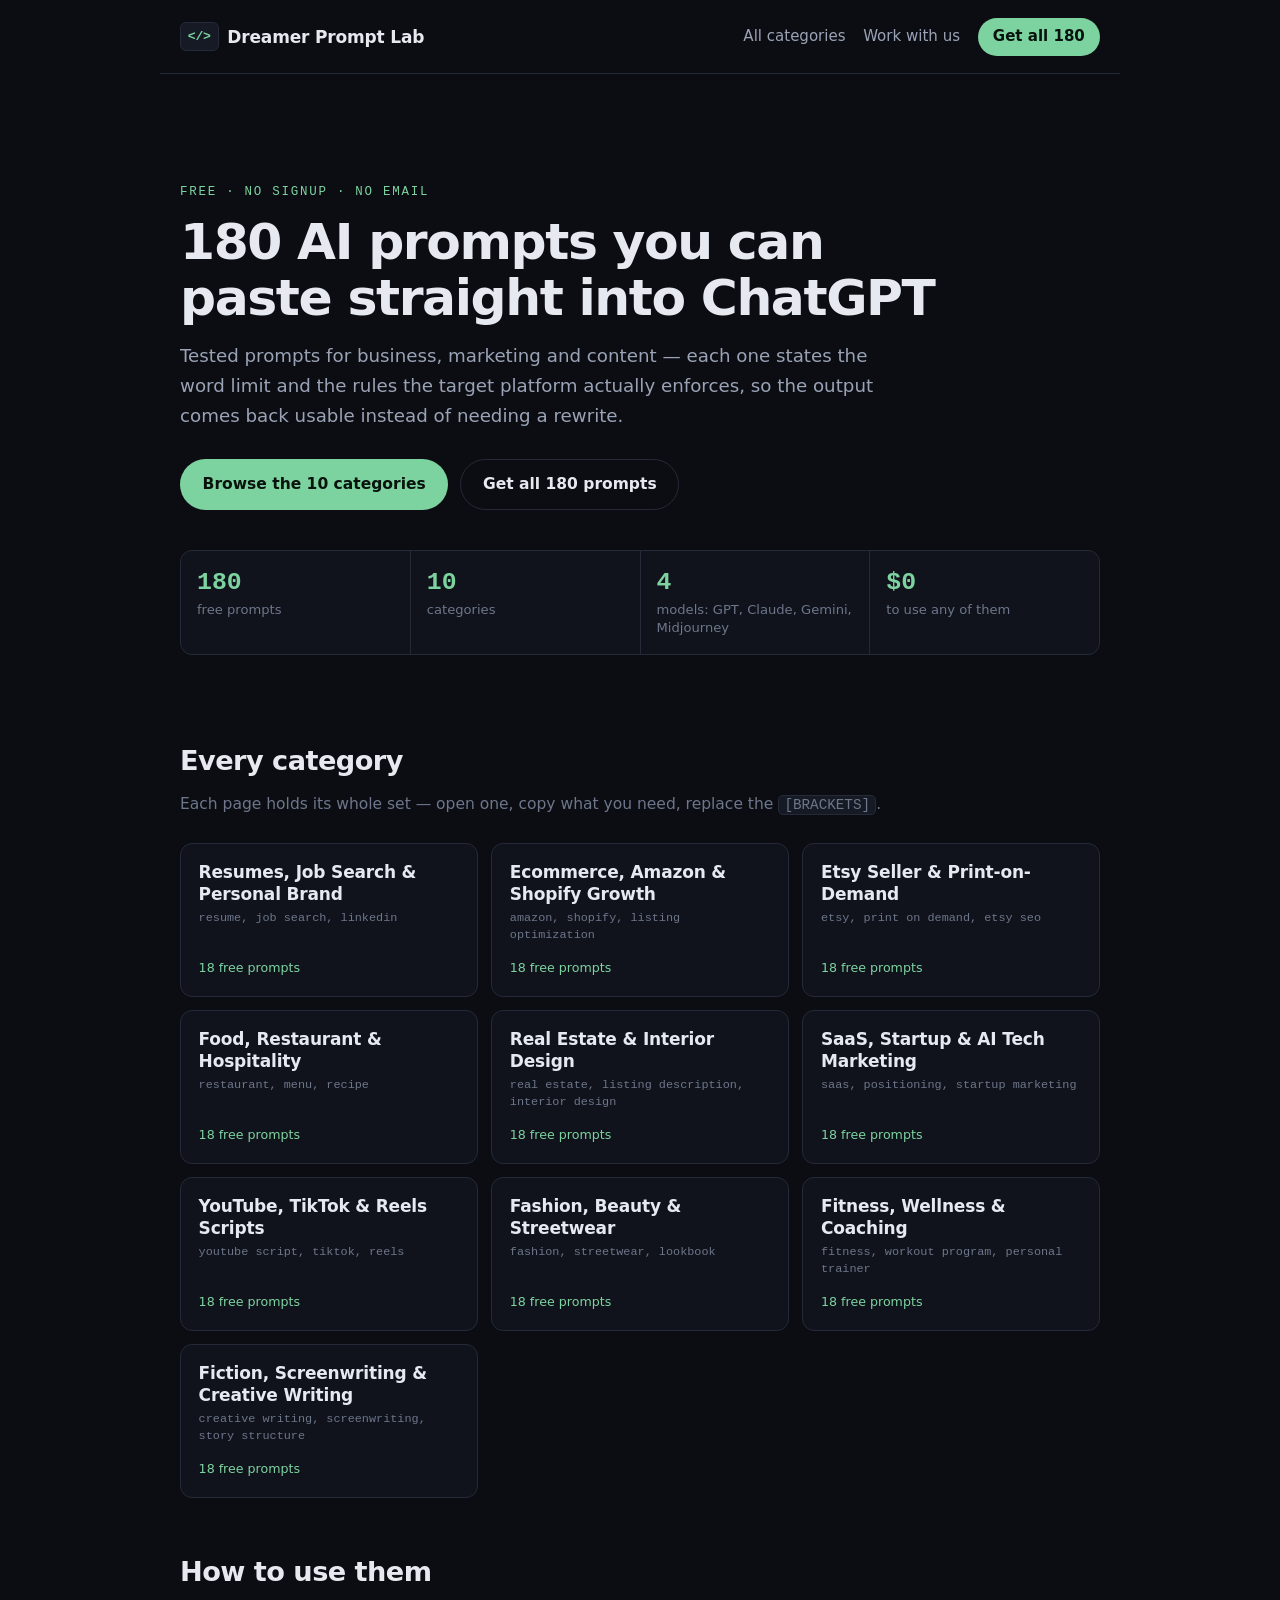
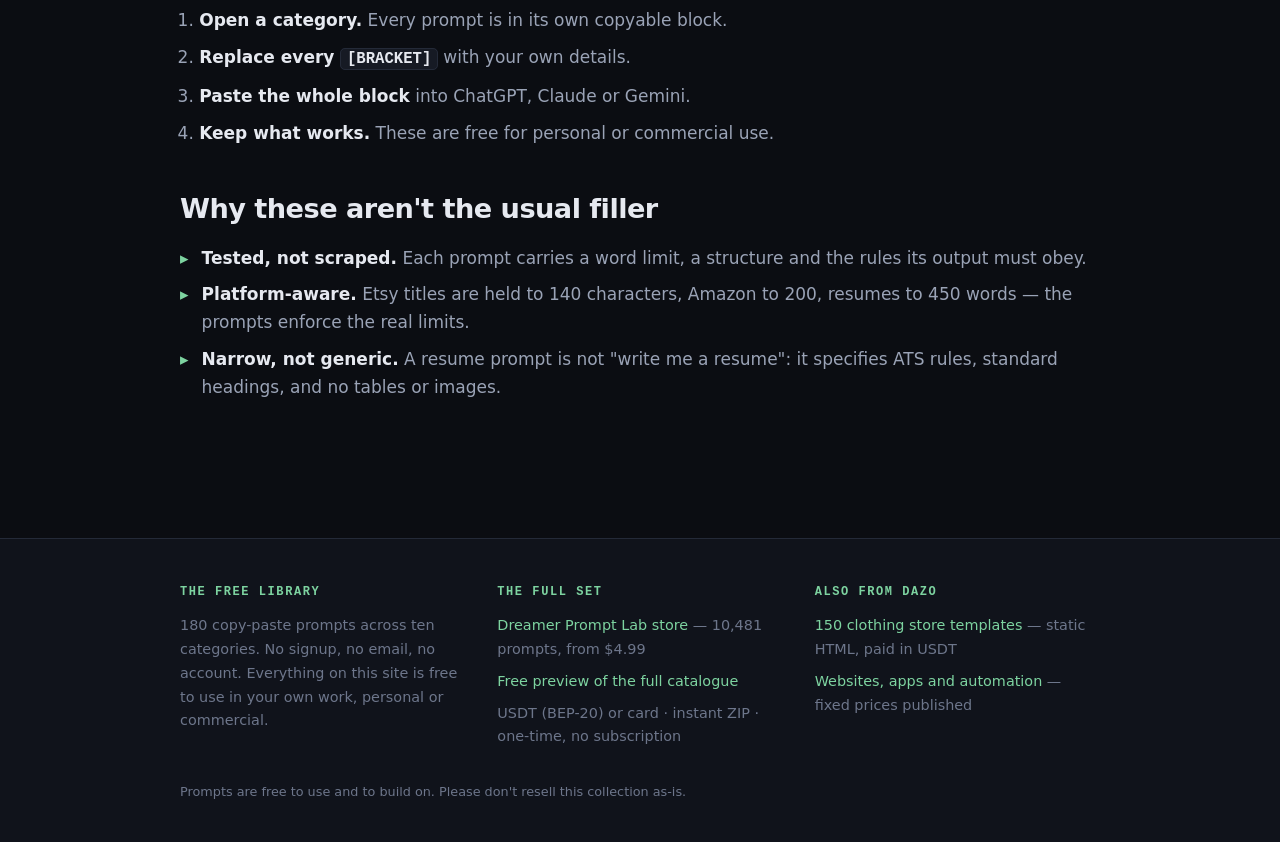
==== index.html @ 3ee78202 "Publish the free prompt library as a static site The repository held 180 prompts across eleven markd" ====
<!doctype html>
<html lang="en">
<head>
<meta charset="utf-8">
<meta name="viewport" content="width=device-width, initial-scale=1">
<title>Free AI Prompts — 180 copy-paste prompts for ChatGPT, Claude &amp; Gemini</title>
<meta name="description" content="180 free copy-paste AI prompts for ChatGPT, Claude, Gemini and Midjourney — resumes, Etsy and Amazon listings, SaaS positioning, real estate, food, fashion, fitness and video scripts. No signup, no email.">
<meta name="robots" content="index, follow, max-image-preview:large">
<link rel="canonical" href="https://fyosamu.github.io/ai-prompts-library/">
<meta property="og:type" content="website">
<meta property="og:site_name" content="Dreamer Prompt Lab">
<meta property="og:title" content="Free AI Prompts — 180 copy-paste prompts for ChatGPT, Claude &amp; Gemini">
<meta property="og:description" content="180 free copy-paste AI prompts for ChatGPT, Claude, Gemini and Midjourney — resumes, Etsy and Amazon listings, SaaS positioning, real estate, food, fashion, fitness and video scripts. No signup, no email.">
<meta property="og:url" content="https://fyosamu.github.io/ai-prompts-library/">
<meta name="twitter:card" content="summary_large_image">
<meta name="twitter:title" content="Free AI Prompts — 180 copy-paste prompts for ChatGPT, Claude &amp; Gemini">
<meta name="twitter:description" content="180 free copy-paste AI prompts for ChatGPT, Claude, Gemini and Midjourney — resumes, Etsy and Amazon listings, SaaS positioning, real estate, food, fashion, fitness and video scripts. No signup, no email.">
<link rel="icon" href="data:image/svg+xml,%3Csvg xmlns='http://www.w3.org/2000/svg' viewBox='0 0 32 32'%3E%3Crect width='32' height='32' rx='7' fill='%230b0d12'/%3E%3Cpath d='M10 11l-4 5 4 5M22 11l4 5-4 5M18 9l-4 14' stroke='%237dd3a0' stroke-width='2.4' fill='none' stroke-linecap='round' stroke-linejoin='round'/%3E%3C/svg%3E">
<link rel="stylesheet" href="assets/style.css">
<script type="application/ld+json">[{"@context":"https://schema.org","@type":"WebSite","name":"Dreamer Prompt Lab — Free AI Prompts","url":"https://fyosamu.github.io/ai-prompts-library/","description":"180 free copy-paste AI prompts for ChatGPT, Claude, Gemini and Midjourney — resumes, Etsy and Amazon listings, SaaS positioning, real estate, food, fashion, fitness and video scripts. No signup, no email.","inLanguage":"en","isAccessibleForFree":true,"potentialAction":{"@type":"SearchAction","target":"https://fyosamu.github.io/ai-prompts-library/?q={search_term_string}","query-input":"required name=search_term_string"}},{"@context":"https://schema.org","@type":"ItemList","name":"Free AI prompt categories (180 prompts)","numberOfItems":10,"itemListElement":[{"@type":"ListItem","position":1,"name":"Resumes, Job Search & Personal Brand","url":"https://fyosamu.github.io/ai-prompts-library/career.html"},{"@type":"ListItem","position":2,"name":"Ecommerce, Amazon & Shopify Growth","url":"https://fyosamu.github.io/ai-prompts-library/ecommerce.html"},{"@type":"ListItem","position":3,"name":"Etsy Seller & Print-on-Demand","url":"https://fyosamu.github.io/ai-prompts-library/etsy.html"},{"@type":"ListItem","position":4,"name":"Food, Restaurant & Hospitality","url":"https://fyosamu.github.io/ai-prompts-library/food.html"},{"@type":"ListItem","position":5,"name":"Real Estate & Interior Design","url":"https://fyosamu.github.io/ai-prompts-library/realestate.html"},{"@type":"ListItem","position":6,"name":"SaaS, Startup & AI Tech Marketing","url":"https://fyosamu.github.io/ai-prompts-library/saas.html"},{"@type":"ListItem","position":7,"name":"YouTube, TikTok & Reels Scripts","url":"https://fyosamu.github.io/ai-prompts-library/video.html"},{"@type":"ListItem","position":8,"name":"Fashion, Beauty & Streetwear","url":"https://fyosamu.github.io/ai-prompts-library/fashion.html"},{"@type":"ListItem","position":9,"name":"Fitness, Wellness & Coaching","url":"https://fyosamu.github.io/ai-prompts-library/fitness.html"},{"@type":"ListItem","position":10,"name":"Fiction, Screenwriting & Creative Writing","url":"https://fyosamu.github.io/ai-prompts-library/creative.html"}]}]</script>
</head>
<body>
<header class="top">
  <a class="brand" href="./"><span class="glyph">&lt;/&gt;</span> Dreamer Prompt Lab</a>
  <nav>
    <a href="./#categories">All categories</a>
    <a href="https://fyosamu.github.io/pricing/" target="_blank" rel="noopener">Work with us</a>
    <a class="cta" href="https://www.getly.store/store/dreamer-prompt-lab-muifdken" target="_blank" rel="noopener">Get all 180</a>
  </nav>
</header>
<main>
  <section class="hero">
    <p class="eyebrow">Free · no signup · no email</p>
    <h1>180 AI prompts you can paste straight into ChatGPT</h1>
    <p class="lede">Tested prompts for business, marketing and content — each one states the word limit and the rules the target platform actually enforces, so the output comes back usable instead of needing a rewrite.</p>
    <div class="btns">
      <a class="primary" href="#categories">Browse the 10 categories</a>
      <a class="ghost" href="https://www.getly.store/store/dreamer-prompt-lab-muifdken" target="_blank" rel="noopener">Get all 180 prompts</a>
    </div>
    <dl class="stats">
      <div><dt>180</dt><dd>free prompts</dd></div>
      <div><dt>10</dt><dd>categories</dd></div>
      <div><dt>4</dt><dd>models: GPT, Claude, Gemini, Midjourney</dd></div>
      <div><dt>$0</dt><dd>to use any of them</dd></div>
    </dl>
  </section>

  <section id="categories">
    <h2>Every category</h2>
    <p class="sec">Each page holds its whole set — open one, copy what you need, replace the <code>[BRACKETS]</code>.</p>
    <ul class="grid">
      <li>
        <a href="career.html">
          <span class="ct">Resumes, Job Search &amp; Personal Brand</span>
          <span class="ck">resume, job search, linkedin</span>
          <span class="cn">18 free prompts</span>
        </a>
      </li>
      <li>
        <a href="ecommerce.html">
          <span class="ct">Ecommerce, Amazon &amp; Shopify Growth</span>
          <span class="ck">amazon, shopify, listing optimization</span>
          <span class="cn">18 free prompts</span>
        </a>
      </li>
      <li>
        <a href="etsy.html">
          <span class="ct">Etsy Seller &amp; Print-on-Demand</span>
          <span class="ck">etsy, print on demand, etsy seo</span>
          <span class="cn">18 free prompts</span>
        </a>
      </li>
      <li>
        <a href="food.html">
          <span class="ct">Food, Restaurant &amp; Hospitality</span>
          <span class="ck">restaurant, menu, recipe</span>
          <span class="cn">18 free prompts</span>
        </a>
      </li>
      <li>
        <a href="realestate.html">
          <span class="ct">Real Estate &amp; Interior Design</span>
          <span class="ck">real estate, listing description, interior design</span>
          <span class="cn">18 free prompts</span>
        </a>
      </li>
      <li>
        <a href="saas.html">
          <span class="ct">SaaS, Startup &amp; AI Tech Marketing</span>
          <span class="ck">saas, positioning, startup marketing</span>
          <span class="cn">18 free prompts</span>
        </a>
      </li>
      <li>
        <a href="video.html">
          <span class="ct">YouTube, TikTok &amp; Reels Scripts</span>
          <span class="ck">youtube script, tiktok, reels</span>
          <span class="cn">18 free prompts</span>
        </a>
      </li>
      <li>
        <a href="fashion.html">
          <span class="ct">Fashion, Beauty &amp; Streetwear</span>
          <span class="ck">fashion, streetwear, lookbook</span>
          <span class="cn">18 free prompts</span>
        </a>
      </li>
      <li>
        <a href="fitness.html">
          <span class="ct">Fitness, Wellness &amp; Coaching</span>
          <span class="ck">fitness, workout program, personal trainer</span>
          <span class="cn">18 free prompts</span>
        </a>
      </li>
      <li>
        <a href="creative.html">
          <span class="ct">Fiction, Screenwriting &amp; Creative Writing</span>
          <span class="ck">creative writing, screenwriting, story structure</span>
          <span class="cn">18 free prompts</span>
        </a>
      </li>
    </ul>
  </section>

  <section class="how">
    <h2>How to use them</h2>
    <ol>
      <li><strong>Open a category.</strong> Every prompt is in its own copyable block.</li>
      <li><strong>Replace every <code>[BRACKET]</code></strong> with your own details.</li>
      <li><strong>Paste the whole block</strong> into ChatGPT, Claude or Gemini.</li>
      <li><strong>Keep what works.</strong> These are free for personal or commercial use.</li>
    </ol>
    <h2>Why these aren't the usual filler</h2>
    <ul class="why">
      <li><strong>Tested, not scraped.</strong> Each prompt carries a word limit, a structure and the rules its output must obey.</li>
      <li><strong>Platform-aware.</strong> Etsy titles are held to 140 characters, Amazon to 200, resumes to 450 words — the prompts enforce the real limits.</li>
      <li><strong>Narrow, not generic.</strong> A resume prompt is not "write me a resume": it specifies ATS rules, standard headings, and no tables or images.</li>
    </ul>
  </section>
</main>
<footer class="foot">
  <div class="cols">
    <div>
      <h3>The free library</h3>
      <p>180 copy-paste prompts across ten categories. No signup, no email, no account. Everything on this site is free to use in your own work, personal or commercial.</p>
    </div>
    <div>
      <h3>The full set</h3>
      <ul>
        <li><a href="https://www.getly.store/store/dreamer-prompt-lab-muifdken" target="_blank" rel="noopener">Dreamer Prompt Lab store</a> — 10,481 prompts, from $4.99</li>
        <li><a href="https://dreamerpromptlab.getly.page" target="_blank" rel="noopener">Free preview of the full catalogue</a></li>
        <li>USDT (BEP-20) or card · instant ZIP · one-time, no subscription</li>
      </ul>
    </div>
    <div>
      <h3>Also from dazo</h3>
      <ul>
        <li><a href="https://fyosamu.github.io/fashion-store/" target="_blank" rel="noopener">150 clothing store templates</a> — static HTML, paid in USDT</li>
        <li><a href="https://fyosamu.github.io/pricing/" target="_blank" rel="noopener">Websites, apps and automation</a> — fixed prices published</li>
      </ul>
    </div>
  </div>
  <p class="fine">Prompts are free to use and to build on. Please don't resell this collection as-is.</p>
</footer>
</body>
</html>
---- assets/style.css ----
/* Dreamer Prompt Lab — free prompt library
   Dark, monospace-forward, one accent. No framework, no reset bloat. */

:root {
  --bg: #0b0d12;
  --bg-2: #10131b;
  --bg-3: #161a24;
  --line: #242a38;
  --fg: #e6e9f0;
  --fg-2: #9aa3b6;
  --fg-3: #6d768b;
  --accent: #7dd3a0;
  --accent-dim: #4f9a75;
  --code-bg: #070910;
  --radius: 12px;
  --max: 60rem;
  --sans: ui-sans-serif, system-ui, -apple-system, "Segoe UI", Roboto, Helvetica, Arial, sans-serif;
  --mono: ui-monospace, SFMono-Regular, "SF Mono", Menlo, Consolas, "Liberation Mono", monospace;
}

* { box-sizing: border-box; }

html { -webkit-text-size-adjust: 100%; scroll-behavior: smooth; }

body {
  margin: 0;
  background: var(--bg);
  color: var(--fg);
  font-family: var(--sans);
  font-size: 17px;
  line-height: 1.65;
  -webkit-font-smoothing: antialiased;
}

a { color: var(--accent); text-decoration: none; }
a:hover { text-decoration: underline; text-underline-offset: 3px; }

code {
  font-family: var(--mono);
  font-size: 0.92em;
  background: var(--bg-3);
  border: 1px solid var(--line);
  border-radius: 5px;
  padding: 0.08em 0.36em;
}

/* ------------------------------------------------------------------ top */

.top {
  display: flex;
  flex-wrap: wrap;
  gap: 1rem;
  align-items: center;
  justify-content: space-between;
  max-width: var(--max);
  margin: 0 auto;
  padding: 1.1rem 1.25rem;
  border-bottom: 1px solid var(--line);
}

.brand {
  display: inline-flex;
  align-items: center;
  gap: 0.55rem;
  color: var(--fg);
  font-weight: 650;
  letter-spacing: -0.01em;
}
.brand:hover { text-decoration: none; }
.brand .glyph {
  font-family: var(--mono);
  font-size: 0.82rem;
  color: var(--accent);
  background: var(--bg-3);
  border: 1px solid var(--line);
  border-radius: 6px;
  padding: 0.16rem 0.42rem;
}

.top nav {
  display: flex;
  flex-wrap: wrap;
  align-items: center;
  gap: 1.1rem;
  font-size: 0.94rem;
}
.top nav a { color: var(--fg-2); }
.top nav a:hover { color: var(--fg); text-decoration: none; }
.top nav .cta {
  color: #08130d;
  background: var(--accent);
  border-radius: 999px;
  padding: 0.42rem 0.95rem;
  font-weight: 650;
}
.top nav .cta:hover { background: #93e0b4; color: #08130d; }

/* ------------------------------------------------------------------ main */

main {
  max-width: var(--max);
  margin: 0 auto;
  padding: 0 1.25rem 4rem;
}

.eyebrow {
  font-family: var(--mono);
  font-size: 0.78rem;
  letter-spacing: 0.14em;
  text-transform: uppercase;
  color: var(--accent);
  margin: 0 0 0.7rem;
}

.hero { padding: 3.5rem 0 2rem; }
.hero.tight { padding: 2rem 0 1.5rem; }

.hero h1 {
  margin: 0 0 1rem;
  font-size: clamp(1.95rem, 5.4vw, 3.15rem);
  line-height: 1.1;
  letter-spacing: -0.028em;
  font-weight: 720;
  text-wrap: balance;
}

.lede {
  margin: 0 0 1.75rem;
  max-width: 46rem;
  color: var(--fg-2);
  font-size: clamp(1.02rem, 2.2vw, 1.14rem);
}

.btns { display: flex; flex-wrap: wrap; gap: 0.75rem; margin-bottom: 2.5rem; }

.btns .primary,
.btns .ghost {
  display: inline-block;
  border-radius: 999px;
  padding: 0.72rem 1.35rem;
  font-size: 0.97rem;
  font-weight: 650;
  border: 1px solid transparent;
  cursor: pointer;
  font-family: inherit;
}
.btns .primary { background: var(--accent); color: #08130d; }
.btns .primary:hover { background: #93e0b4; text-decoration: none; }
.btns .primary.ok { background: #b8f0d0; }
.btns .ghost { background: transparent; color: var(--fg); border-color: var(--line); }
.btns .ghost:hover { border-color: var(--accent-dim); text-decoration: none; }

.stats {
  display: grid;
  grid-template-columns: repeat(4, minmax(0, 1fr));
  gap: 1px;
  background: var(--line);
  border: 1px solid var(--line);
  border-radius: var(--radius);
  overflow: hidden;
  margin: 0;
}
.stats > div { background: var(--bg-2); padding: 1.05rem 1rem; }
.stats dt {
  font-family: var(--mono);
  font-size: 1.55rem;
  font-weight: 650;
  color: var(--accent);
  line-height: 1.2;
}
.stats dd {
  margin: 0.2rem 0 0;
  font-size: 0.82rem;
  color: var(--fg-3);
  line-height: 1.4;
}

/* -------------------------------------------------------------- sections */

section { margin-top: 3.25rem; }

h2 {
  font-size: clamp(1.3rem, 3vw, 1.7rem);
  letter-spacing: -0.02em;
  margin: 0 0 0.5rem;
  font-weight: 680;
}
.sec { color: var(--fg-3); margin: 0 0 1.6rem; font-size: 0.97rem; }

.grid {
  list-style: none;
  margin: 0;
  padding: 0;
  display: grid;
  grid-template-columns: repeat(auto-fill, minmax(15.5rem, 1fr));
  gap: 0.85rem;
}
.grid li a {
  display: flex;
  flex-direction: column;
  gap: 0.3rem;
  height: 100%;
  background: var(--bg-2);
  border: 1px solid var(--line);
  border-radius: var(--radius);
  padding: 1.05rem 1.1rem;
  color: var(--fg);
  transition: border-color 0.15s, transform 0.15s;
}
.grid li a:hover {
  text-decoration: none;
  border-color: var(--accent-dim);
  transform: translateY(-2px);
}
.grid .ct { font-weight: 640; line-height: 1.3; letter-spacing: -0.01em; }
.grid .ck {
  font-family: var(--mono);
  font-size: 0.74rem;
  color: var(--fg-3);
  line-height: 1.45;
}
.grid .cn {
  margin-top: auto;
  padding-top: 0.55rem;
  font-size: 0.79rem;
  color: var(--accent);
}

.how ol, .why {
  color: var(--fg-2);
  padding-left: 1.2rem;
  margin: 0.75rem 0 0;
}
.how li, .why li { margin-bottom: 0.55rem; }
.how li strong, .why li strong { color: var(--fg); }
.how h2:not(:first-child) { margin-top: 2.5rem; }
.why { list-style: none; padding-left: 0; }
.why li { position: relative; padding-left: 1.35rem; }
.why li::before {
  content: "▸";
  position: absolute;
  left: 0;
  color: var(--accent);
}

/* -------------------------------------------------------------- category */

.crumbs {
  font-family: var(--mono);
  font-size: 0.79rem;
  color: var(--fg-3);
  padding-top: 1.75rem;
}
.crumbs span { color: var(--line); margin: 0 0.35rem; }

.list { display: grid; gap: 1.1rem; margin-top: 2rem; }

.prompt {
  background: var(--bg-2);
  border: 1px solid var(--line);
  border-radius: var(--radius);
  padding: 1.15rem 1.2rem 1.2rem;
}
.prompt h2 {
  display: flex;
  align-items: baseline;
  gap: 0.7rem;
  font-size: 1.06rem;
  margin: 0 0 0.8rem;
  font-weight: 640;
  letter-spacing: -0.01em;
}
.prompt h2 .n {
  font-family: var(--mono);
  font-size: 0.8rem;
  color: var(--accent);
  background: var(--bg-3);
  border: 1px solid var(--line);
  border-radius: 5px;
  padding: 0.1rem 0.42rem;
  flex: none;
}
.prompt pre {
  margin: 0;
  background: var(--code-bg);
  border: 1px solid var(--line);
  border-radius: 9px;
  padding: 0.95rem 1rem;
  overflow-x: auto;
  font-size: 0.865rem;
  line-height: 1.6;
}
.prompt pre code {
  background: none;
  border: 0;
  padding: 0;
  font-size: inherit;
  color: #cfd6e4;
  white-space: pre;
}
.prompt .copy {
  margin-top: 0.75rem;
  font-family: var(--mono);
  font-size: 0.76rem;
  background: transparent;
  color: var(--fg-3);
  border: 1px solid var(--line);
  border-radius: 999px;
  padding: 0.3rem 0.85rem;
  cursor: pointer;
  transition: color 0.15s, border-color 0.15s;
}
.prompt .copy:hover { color: var(--accent); border-color: var(--accent-dim); }
.prompt .copy.ok { color: #08130d; background: var(--accent); border-color: var(--accent); }

.siblings { margin-top: 3rem; border-top: 1px solid var(--line); padding-top: 2rem; }
.siblings ul {
  list-style: none;
  margin: 1rem 0 0;
  padding: 0;
  display: grid;
  grid-template-columns: repeat(auto-fill, minmax(16rem, 1fr));
  gap: 0.35rem 1.5rem;
}
.siblings li a { color: var(--fg-2); }
.siblings li a:hover { color: var(--accent); }
.siblings li span { font-family: var(--mono); font-size: 0.78rem; color: var(--fg-3); }

/* ---------------------------------------------------------------- footer */

.foot {
  border-top: 1px solid var(--line);
  margin-top: 4rem;
  background: var(--bg-2);
}
.foot .cols {
  max-width: var(--max);
  margin: 0 auto;
  padding: 2.75rem 1.25rem 1.5rem;
  display: grid;
  grid-template-columns: repeat(3, minmax(0, 1fr));
  gap: 2rem;
}
.foot h3 {
  font-family: var(--mono);
  font-size: 0.75rem;
  letter-spacing: 0.13em;
  text-transform: uppercase;
  color: var(--accent);
  margin: 0 0 0.7rem;
  font-weight: 600;
}
.foot p, .foot li { color: var(--fg-3); font-size: 0.9rem; margin: 0 0 0.5rem; }
.foot ul { list-style: none; margin: 0; padding: 0; }
.foot .fine {
  max-width: var(--max);
  margin: 0 auto;
  padding: 0 1.25rem 2.5rem;
  font-size: 0.8rem;
  color: var(--fg-3);
}

/* ------------------------------------------------------------ responsive */

@media (max-width: 60rem) {
  .stats { grid-template-columns: repeat(2, minmax(0, 1fr)); }
  .foot .cols { grid-template-columns: 1fr; gap: 1.75rem; }
}

@media (max-width: 34rem) {
  body { font-size: 16px; }
  .top { padding: 0.9rem 1rem; }
  .top nav { gap: 0.8rem; font-size: 0.88rem; }
  main { padding: 0 1rem 3rem; }
  .hero { padding: 2.5rem 0 1.5rem; }
  .stats { grid-template-columns: 1fr; }
  .btns .primary, .btns .ghost { width: 100%; text-align: center; }
  .prompt { padding: 1rem; }
  .prompt pre { font-size: 0.82rem; }
}

@media (prefers-reduced-motion: reduce) {
  html { scroll-behavior: auto; }
  .grid li a { transition: none; }
}
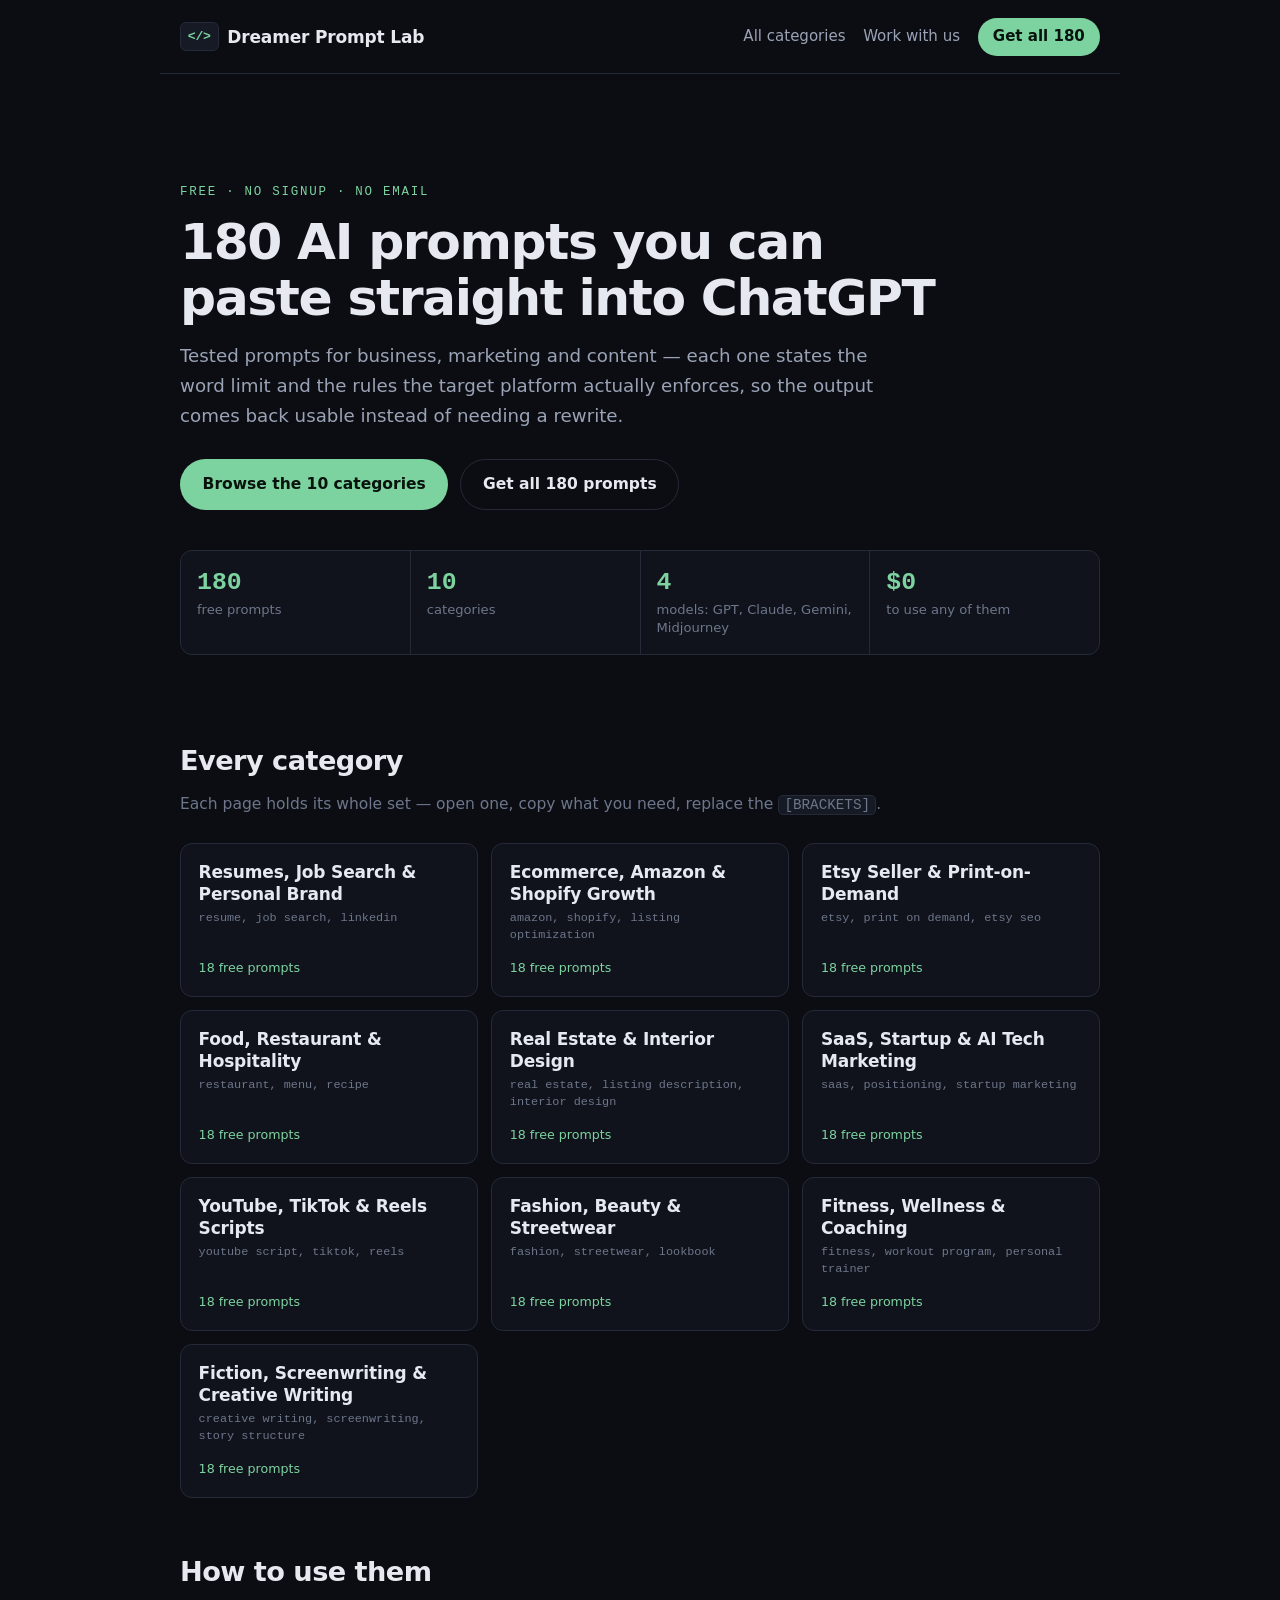
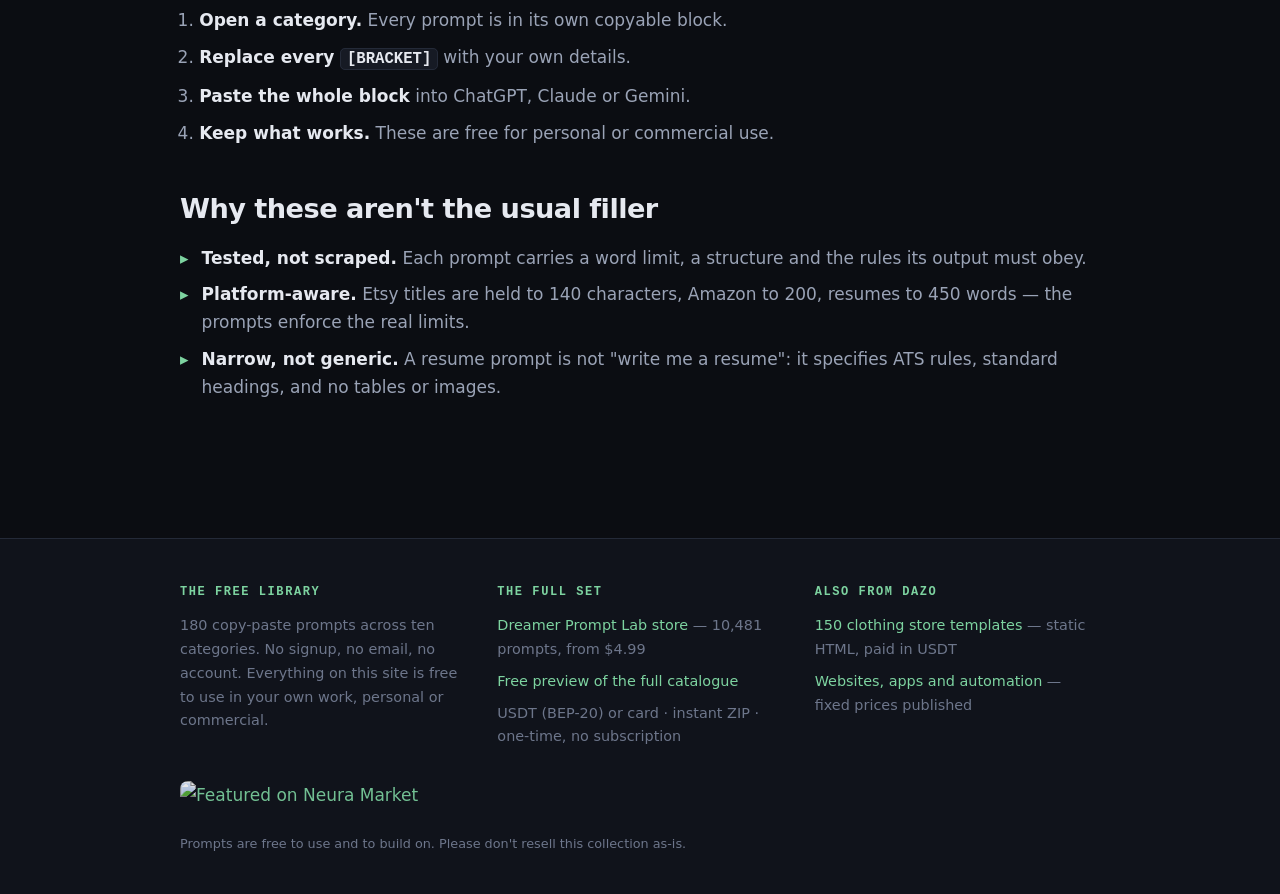
==== commit e996185e: "Add the Neura Market badge to the footer Neura Market runs a free listing tier for their AI tools di" ====
--- a/index.html
+++ b/index.html
@@ -160,6 +160,11 @@
       </ul>
     </div>
   </div>
+  <div class="badges">
+    <a href="https://www.neura.market/directories/ai-tools" title="Featured on Neura Market — the AI tools & companies directory" target="_blank" rel="noopener" data-neura-market-badge="tool">
+      <img src="https://ykpiumpcqlgqzgslxicn.supabase.co/storage/v1/object/public/brand-assets/featured-badge.png" alt="Featured on Neura Market" width="240" height="80" loading="lazy" style="max-width:100%;height:auto;border-radius:8px;" />
+    </a>
+  </div>
   <p class="fine">Prompts are free to use and to build on. Please don't resell this collection as-is.</p>
 </footer>
 </body>
--- a/assets/style.css
+++ b/assets/style.css
@@ -352,6 +352,14 @@
 }
 .foot p, .foot li { color: var(--fg-3); font-size: 0.9rem; margin: 0 0 0.5rem; }
 .foot ul { list-style: none; margin: 0; padding: 0; }
+.foot .badges {
+  max-width: var(--max);
+  margin: 0 auto;
+  padding: 0 1.25rem 1.5rem;
+}
+.foot .badges a { display: inline-block; opacity: 0.9; }
+.foot .badges a:hover { opacity: 1; }
+
 .foot .fine {
   max-width: var(--max);
   margin: 0 auto;
